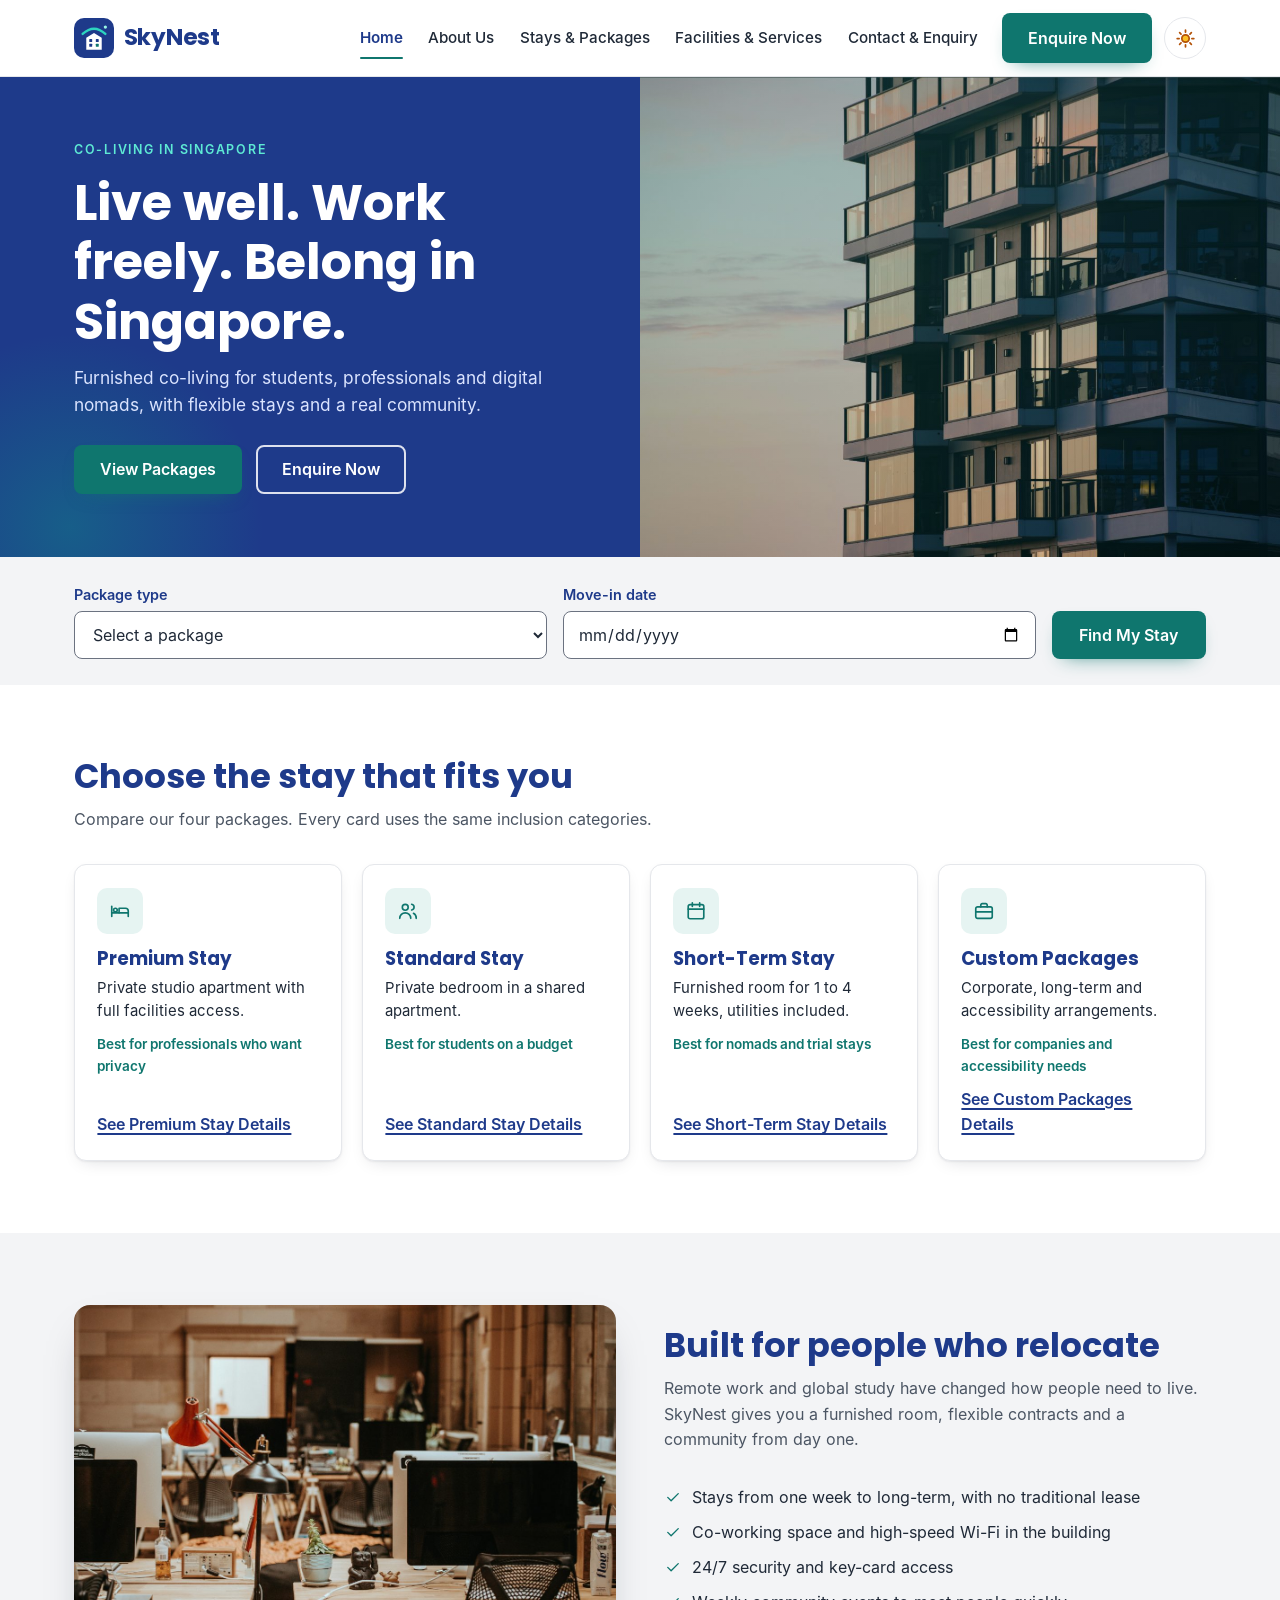
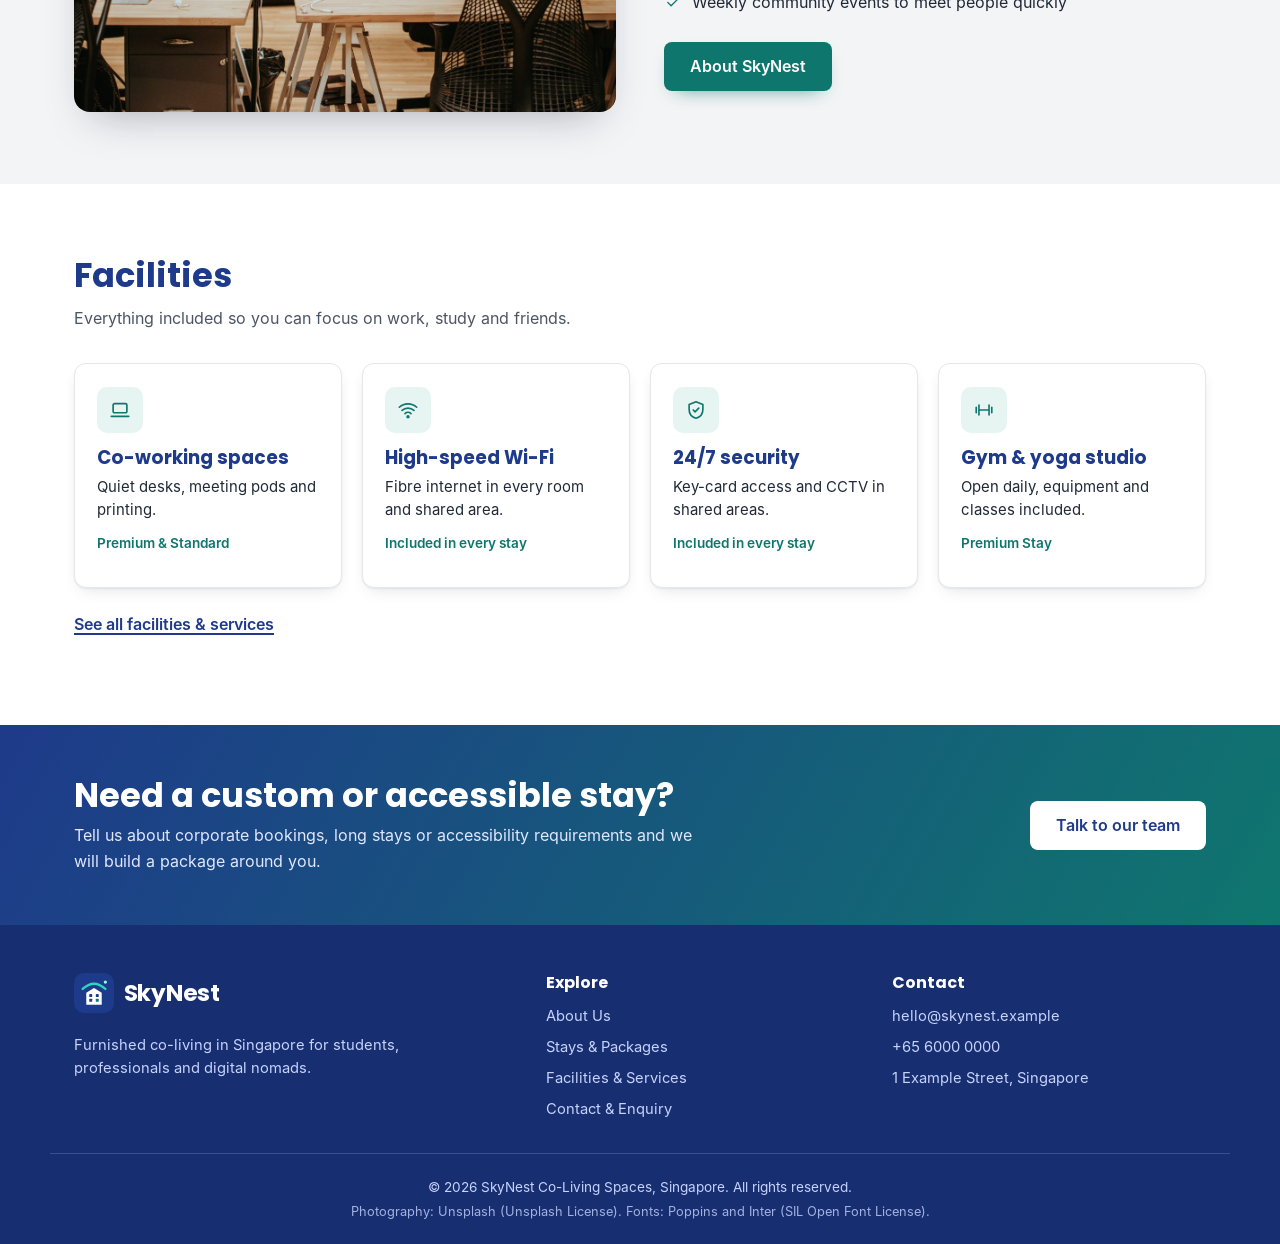
==== index.html @ 156d62d8 "Replace single-page draft with five-page site matching Figma Version 2 Adds Home, About Us, Stays & " ====
<!DOCTYPE html>
<html lang="en" data-theme="light">
<head>
<meta charset="UTF-8">
<meta name="viewport" content="width=device-width, initial-scale=1.0">
<title>Home | SkyNest Co-Living Spaces, Singapore</title>
<meta name="description" content="SkyNest Co-Living Spaces offers flexible short-term and long-term co-living accommodation for young professionals, digital nomads and international students in Singapore.">
<meta name="theme-color" content="#1e3a8a">
<link rel="icon" href="images/favicon.svg" type="image/svg+xml">
<script>
  /* Apply the saved or system theme before the page is drawn, so dark-mode visitors never see a white flash. */
  (function () {
    var saved = null;
    try { saved = localStorage.getItem('skynest-theme'); } catch (e) {}
    var prefersDark = window.matchMedia && window.matchMedia('(prefers-color-scheme: dark)').matches;
    document.documentElement.setAttribute('data-theme', saved || (prefersDark ? 'dark' : 'light'));
    document.documentElement.classList.add('js');
  })();
</script>
<link rel="stylesheet" href="css/styles.css">
</head>
<body>

<div class="scroll-progress" id="scrollProgress" aria-hidden="true"></div>
<a class="skip-link" href="#main-content">Skip to main content</a>

<header class="site-header" id="siteHeader">
  <div class="header-inner wrapper">
    <a href="index.html" class="logo" aria-label="SkyNest Co-Living Spaces home">
      <svg class="logo-mark" viewBox="0 0 44 44" aria-hidden="true" focusable="false">
        <rect width="44" height="44" rx="11" fill="#1e3a8a"/>
        <path class="logo-arc" d="M9.5 17.5 Q22 6 34.5 17.5" fill="none" stroke="#2dd4bf" stroke-width="2.6" stroke-linecap="round"/>
        <circle class="logo-star" cx="34.5" cy="10" r="1.8" fill="#99f6e4"/>
        <path d="M13.5 35V21.8L22 16.4l8.5 5.4V35z" fill="#ffffff"/>
        <rect x="16.8" y="23.2" width="3.2" height="3.2" rx="0.6" fill="#1e3a8a"/>
        <rect x="24" y="23.2" width="3.2" height="3.2" rx="0.6" fill="#1e3a8a"/>
        <rect x="16.8" y="28.4" width="3.2" height="3.2" rx="0.6" fill="#1e3a8a"/>
        <rect x="24" y="28.4" width="3.2" height="3.2" rx="0.6" fill="#0f766e"/>
      </svg>
      <span class="logo-name">SkyNest</span>
    </a>

    <nav class="primary-nav" id="primaryNav" aria-label="Primary">
      <ul>
          <li><a href="index.html" aria-current="page" class="is-current">Home</a></li>
          <li><a href="about.html">About Us</a></li>
          <li><a href="packages.html">Stays &amp; Packages</a></li>
          <li><a href="facilities.html">Facilities &amp; Services</a></li>
          <li><a href="contact.html">Contact &amp; Enquiry</a></li>
      </ul>
    </nav>

    <div class="header-actions">
      <a href="contact.html" class="btn btn-primary btn-enquire">Enquire Now</a>
      <button class="theme-toggle" id="themeToggle" type="button" aria-label="Switch to dark mode" aria-pressed="false">
        <svg class="icon-sun" viewBox="0 0 24 24" aria-hidden="true" focusable="false"><circle cx="12" cy="12" r="4.2"/><g class="sun-rays"><path d="M12 2.5v2.2M12 19.3v2.2M2.5 12h2.2M19.3 12h2.2M5.3 5.3l1.6 1.6M17.1 17.1l1.6 1.6M5.3 18.7l1.6-1.6M17.1 6.9l1.6-1.6"/></g></svg>
        <svg class="icon-moon" viewBox="0 0 24 24" aria-hidden="true" focusable="false"><path d="M20.5 14.6A8.6 8.6 0 0 1 9.4 3.5a8.6 8.6 0 1 0 11.1 11.1z"/></svg>
      </button>
      <button class="nav-toggle" id="navToggle" type="button" aria-expanded="false" aria-controls="primaryNav">
        <span class="nav-toggle-icon" aria-hidden="true"><span></span><span></span><span></span></span>
        <span class="nav-toggle-text">Menu</span>
      </button>
    </div>
  </div>
</header>

<main id="main-content">

  <section class="hero" id="top">
    <div class="hero-text">
      <div class="hero-text-inner">
        <p class="eyebrow">Co-living in Singapore</p>
        <h1>Live well. Work freely. Belong in Singapore.</h1>
        <p class="hero-lead">Furnished co-living for students, professionals and digital nomads, with flexible stays and a real community.</p>
        <div class="hero-actions">
          <a class="btn btn-primary" href="packages.html">View Packages</a>
          <a class="btn btn-outline-light" href="contact.html">Enquire Now</a>
        </div>
      </div>
    </div>
    <div class="hero-photo">
      <img src="images/hero-building.jpg" alt="Modern SkyNest residential building with glass balconies at sunset">
    </div>
  </section>

  <section class="find-stay-section" aria-labelledby="findStayTitle">
    <div class="wrapper">
      <h2 class="visually-hidden" id="findStayTitle">Find my stay</h2>
      <form class="find-stay" id="findStayForm" action="packages.html" novalidate>
        <div class="field">
          <label for="fsPackage">Package type</label>
          <select id="fsPackage" name="package" aria-describedby="fsError">
            <option value="">Select a package</option>
              <option value="premium">Premium Stay</option>
              <option value="standard">Standard Stay</option>
              <option value="short-term">Short-Term Stay</option>
              <option value="custom">Custom Packages</option>
          </select>
        </div>
        <div class="field">
          <label for="fsDate">Move-in date</label>
          <input type="date" id="fsDate" name="date">
        </div>
        <button type="submit" class="btn btn-primary">Find My Stay</button>
        <p class="field-error find-stay-error" id="fsError" role="alert" hidden><svg class="ico ico-sm" viewBox="0 0 24 24" aria-hidden="true" focusable="false"><circle cx="12" cy="12" r="9"/><path d="M12 7.5v5.5M12 16.5v.01"/></svg> Please choose a package type.</p>
      </form>
    </div>
  </section>

  <section class="section" aria-labelledby="chooseTitle">
    <div class="wrapper">
      <h2 class="section-title" id="chooseTitle">Choose the stay that fits you</h2>
      <p class="section-lead">Compare our four packages. Every card uses the same inclusion categories.</p>
      <div class="card-grid card-grid-4">
        <article class="card package-card" data-reveal="up">
          <span class="icon-tile"><svg class="ico" viewBox="0 0 24 24" aria-hidden="true" focusable="false"><path d="M3 18V7"/><path d="M3 14h18v4"/><path d="M21 14v-2a3 3 0 0 0-3-3h-7v5"/><circle cx="7" cy="11" r="2"/></svg></span>
          <h3>Premium Stay</h3>
          <p>Private studio apartment with full facilities access.</p>
          <p class="best-for">Best for professionals who want privacy</p>
          <a class="text-link" href="packages.html#premium">See Premium Stay Details</a>
        </article>
        <article class="card package-card" data-reveal="up">
          <span class="icon-tile"><svg class="ico" viewBox="0 0 24 24" aria-hidden="true" focusable="false"><circle cx="9" cy="8" r="3.2"/><path d="M3 20a6 6 0 0 1 12 0"/><path d="M16 4.6a3.2 3.2 0 0 1 0 6.3"/><path d="M18 14.5a6 6 0 0 1 3 5.5"/></svg></span>
          <h3>Standard Stay</h3>
          <p>Private bedroom in a shared apartment.</p>
          <p class="best-for">Best for students on a budget</p>
          <a class="text-link" href="packages.html#standard">See Standard Stay Details</a>
        </article>
        <article class="card package-card" data-reveal="up">
          <span class="icon-tile"><svg class="ico" viewBox="0 0 24 24" aria-hidden="true" focusable="false"><rect x="3.5" y="5" width="17" height="15.5" rx="2"/><path d="M3.5 10h17M8 3v4M16 3v4"/></svg></span>
          <h3>Short-Term Stay</h3>
          <p>Furnished room for 1 to 4 weeks, utilities included.</p>
          <p class="best-for">Best for nomads and trial stays</p>
          <a class="text-link" href="packages.html#short-term">See Short-Term Stay Details</a>
        </article>
        <article class="card package-card" data-reveal="up">
          <span class="icon-tile"><svg class="ico" viewBox="0 0 24 24" aria-hidden="true" focusable="false"><rect x="3" y="7.5" width="18" height="12.5" rx="2"/><path d="M8.5 7.5V5.5a1.5 1.5 0 0 1 1.5-1.5h4a1.5 1.5 0 0 1 1.5 1.5v2"/><path d="M3 13h18"/></svg></span>
          <h3>Custom Packages</h3>
          <p>Corporate, long-term and accessibility arrangements.</p>
          <p class="best-for">Best for companies and accessibility needs</p>
          <a class="text-link" href="packages.html#custom">See Custom Packages Details</a>
        </article>
      </div>
    </div>
  </section>

  <section class="section section-alt" aria-labelledby="whyTitle">
    <div class="wrapper split">
      <div class="split-media" data-reveal="left">
        <img src="images/coworking.jpg" alt="Shared co-working desks with monitors and desk lamps">
      </div>
      <div data-reveal="right">
        <h2 class="section-title" id="whyTitle">Built for people who relocate</h2>
        <p class="section-lead">Remote work and global study have changed how people need to live. SkyNest gives you a furnished room, flexible contracts and a community from day one.</p>
        <ul class="check-list">
          <li><svg class="ico ico-sm" viewBox="0 0 24 24" aria-hidden="true" focusable="false"><path d="M5 12.5l4.5 4.5L19 7.5"/></svg> Stays from one week to long-term, with no traditional lease</li>
          <li><svg class="ico ico-sm" viewBox="0 0 24 24" aria-hidden="true" focusable="false"><path d="M5 12.5l4.5 4.5L19 7.5"/></svg> Co-working space and high-speed Wi-Fi in the building</li>
          <li><svg class="ico ico-sm" viewBox="0 0 24 24" aria-hidden="true" focusable="false"><path d="M5 12.5l4.5 4.5L19 7.5"/></svg> 24/7 security and key-card access</li>
          <li><svg class="ico ico-sm" viewBox="0 0 24 24" aria-hidden="true" focusable="false"><path d="M5 12.5l4.5 4.5L19 7.5"/></svg> Weekly community events to meet people quickly</li>
        </ul>
        <a class="btn btn-primary" href="about.html">About SkyNest</a>
      </div>
    </div>
  </section>

  <section class="section" aria-labelledby="facTeaserTitle">
    <div class="wrapper">
      <h2 class="section-title" id="facTeaserTitle">Facilities</h2>
      <p class="section-lead">Everything included so you can focus on work, study and friends.</p>
      <div class="card-grid card-grid-4">
        <article class="card facility-card" data-reveal="up">
          <span class="icon-tile"><svg class="ico" viewBox="0 0 24 24" aria-hidden="true" focusable="false"><rect x="4.5" y="5" width="15" height="10" rx="1.5"/><path d="M2.5 19h19"/></svg></span>
          <h3>Co-working spaces</h3>
          <p>Quiet desks, meeting pods and printing.</p>
          <p class="included">Premium &amp; Standard</p>
        </article>
        <article class="card facility-card" data-reveal="up">
          <span class="icon-tile"><svg class="ico" viewBox="0 0 24 24" aria-hidden="true" focusable="false"><path d="M2.5 9a14 14 0 0 1 19 0"/><path d="M5.5 12.5a9.5 9.5 0 0 1 13 0"/><path d="M8.7 16a4.7 4.7 0 0 1 6.6 0"/><circle cx="12" cy="19.3" r="1"/></svg></span>
          <h3>High-speed Wi-Fi</h3>
          <p>Fibre internet in every room and shared area.</p>
          <p class="included">Included in every stay</p>
        </article>
        <article class="card facility-card" data-reveal="up">
          <span class="icon-tile"><svg class="ico" viewBox="0 0 24 24" aria-hidden="true" focusable="false"><path d="M12 3l7.5 3v5.5c0 4.6-3.2 8.3-7.5 9.5-4.3-1.2-7.5-4.9-7.5-9.5V6z"/><path d="M9 12l2 2 4-4"/></svg></span>
          <h3>24/7 security</h3>
          <p>Key-card access and CCTV in shared areas.</p>
          <p class="included">Included in every stay</p>
        </article>
        <article class="card facility-card" data-reveal="up">
          <span class="icon-tile"><svg class="ico" viewBox="0 0 24 24" aria-hidden="true" focusable="false"><path d="M6.5 6.5v11M17.5 6.5v11M3.5 9v6M20.5 9v6M6.5 12h11"/></svg></span>
          <h3>Gym &amp; yoga studio</h3>
          <p>Open daily, equipment and classes included.</p>
          <p class="included">Premium Stay</p>
        </article>
      </div>
      <p class="more-link"><a class="text-link" href="facilities.html">See all facilities &amp; services</a></p>
    </div>
  </section>

  <section class="cta-band">
    <div class="wrapper cta-inner" data-reveal="up">
      <div>
        <h2>Need a custom or accessible stay?</h2>
        <p>Tell us about corporate bookings, long stays or accessibility requirements and we will build a package around you.</p>
      </div>
      <a class="btn btn-light" href="contact.html?type=custom">Talk to our team</a>
    </div>
  </section>

</main>

<footer class="site-footer">
  <div class="wrapper footer-grid">
    <div>
      <a href="index.html" class="logo logo-footer" aria-label="SkyNest Co-Living Spaces home">
      <svg class="logo-mark" viewBox="0 0 44 44" aria-hidden="true" focusable="false">
        <rect width="44" height="44" rx="11" fill="#1e3a8a"/>
        <path class="logo-arc" d="M9.5 17.5 Q22 6 34.5 17.5" fill="none" stroke="#2dd4bf" stroke-width="2.6" stroke-linecap="round"/>
        <circle class="logo-star" cx="34.5" cy="10" r="1.8" fill="#99f6e4"/>
        <path d="M13.5 35V21.8L22 16.4l8.5 5.4V35z" fill="#ffffff"/>
        <rect x="16.8" y="23.2" width="3.2" height="3.2" rx="0.6" fill="#1e3a8a"/>
        <rect x="24" y="23.2" width="3.2" height="3.2" rx="0.6" fill="#1e3a8a"/>
        <rect x="16.8" y="28.4" width="3.2" height="3.2" rx="0.6" fill="#1e3a8a"/>
        <rect x="24" y="28.4" width="3.2" height="3.2" rx="0.6" fill="#0f766e"/>
      </svg>
        <span class="logo-name">SkyNest</span>
      </a>
      <p class="footer-text">Furnished co-living in Singapore for students, professionals and digital nomads.</p>
    </div>
    <nav aria-label="Footer">
      <h2 class="footer-title">Explore</h2>
      <ul class="footer-links">
        <li><a href="about.html">About Us</a></li>
        <li><a href="packages.html">Stays &amp; Packages</a></li>
        <li><a href="facilities.html">Facilities &amp; Services</a></li>
        <li><a href="contact.html">Contact &amp; Enquiry</a></li>
      </ul>
    </nav>
    <div>
      <h2 class="footer-title">Contact</h2>
      <ul class="footer-links">
        <li>hello@skynest.example</li>
        <li>+65 6000 0000</li>
        <li>1 Example Street, Singapore</li>
      </ul>
    </div>
  </div>
  <div class="wrapper footer-bottom">
    <p>&copy; 2026 SkyNest Co-Living Spaces, Singapore. All rights reserved.</p>
    <p class="credits">Photography: Unsplash (Unsplash License). Fonts: Poppins and Inter (SIL Open Font License).</p>
  </div>
</footer>

<a href="#top" class="back-to-top" id="backToTop" aria-label="Back to top">
  <svg viewBox="0 0 24 24" aria-hidden="true" focusable="false"><path d="M12 19V5M5 12l7-7 7 7"/></svg>
</a>

<script src="js/script.js"></script>
</body>
</html>
---- css/styles.css ----
/* ==========================================================================
   SkyNest Co-Living — styles.css
   Colours, type and components follow the Figma "Version 2 (after feedback)" design.
   1. Fonts  2. Design tokens (light + dark)  3. Base  4. Header  5. Buttons
   6. Shared components  7. Page sections  8. Forms  9. Footer
   10. Theme transition  11. Animations  12. Responsive
   ========================================================================== */

/* ---------- 1. Fonts (self-hosted, SIL Open Font License) ---------- */
@font-face { font-family: "Inter"; src: url("../fonts/inter-400.woff") format("woff"); font-weight: 400; font-display: swap; }
@font-face { font-family: "Inter"; src: url("../fonts/inter-500.woff") format("woff"); font-weight: 500; font-display: swap; }
@font-face { font-family: "Inter"; src: url("../fonts/inter-600.woff") format("woff"); font-weight: 600 700; font-display: swap; }
@font-face { font-family: "Poppins"; src: url("../fonts/poppins-500.woff") format("woff"); font-weight: 500; font-display: swap; }
@font-face { font-family: "Poppins"; src: url("../fonts/poppins-700.woff") format("woff"); font-weight: 600 800; font-display: swap; }

/* ---------- 2. Design tokens ---------- */
:root {
  /* Brand colours sampled from the Figma design */
  --navy: #1e3a8a;
  --navy-dark: #172f70;
  --teal: #0f766e;
  --teal-dark: #0b5d57;
  --teal-bright: #0d9488;
  --teal-tint: #e6f4f2;

  /* Light theme (semantic) */
  --bg: #ffffff;
  --bg-alt: #f3f4f6;
  --card: #ffffff;
  --card-muted: #f3f4f6;
  --text: #1f2937;
  --heading: #1e3a8a;
  --muted: #4b5563;
  --border: #e5e7eb;
  --input-border: #6b7280;
  --link: #1e3a8a;
  --accent: #0f766e;          /* teal: buttons, "best for" labels, active link */
  --accent-hover: #0b5d57;
  --icon-tile: #e6f4f2;
  --icon-colour: #0f766e;
  --banner: #1e3a8a;
  --hero-text-bg: #1e3a8a;
  --footer-bg: #172f70;
  --focus: #1d4ed8;
  --error: #dc2626;
  --error-bg: #fef2f2;
  --error-border: #f5b5b5;
  --success-bg: #e6f4f2;
  --header-bg: rgba(255, 255, 255, 0.92);
  --shadow: 0 1px 2px rgba(17, 24, 39, 0.06), 0 6px 18px -8px rgba(17, 24, 39, 0.18);
  --shadow-lg: 0 18px 40px -18px rgba(17, 24, 39, 0.35);

  --font-body: "Inter", "Segoe UI", Helvetica, Arial, sans-serif;
  --font-head: "Poppins", "Inter", "Segoe UI", Arial, sans-serif;
  --radius-sm: 8px;
  --radius-md: 12px;
  --radius-lg: 16px;
  --max-width: 1180px;
  --header-h: 76px;
  --ease: cubic-bezier(0.22, 0.61, 0.36, 1);
}

[data-theme="dark"] {
  --bg: #0b1220;
  --bg-alt: #0f172a;
  --card: #131d33;
  --card-muted: #182440;
  --text: #e2e8f0;
  --heading: #c7d4fb;
  --muted: #a3b1c6;
  --border: #24324f;
  --input-border: #4a5a7a;
  --link: #a5b8f5;
  --accent: #14b8a6;
  --accent-hover: #2dd4bf;
  --icon-tile: rgba(20, 184, 166, 0.14);
  --icon-colour: #5eead4;
  --banner: #132660;
  --hero-text-bg: #132660;
  --footer-bg: #0a1430;
  --focus: #93b4ff;
  --error: #fca5a5;
  --error-bg: rgba(220, 38, 38, 0.12);
  --error-border: rgba(252, 165, 165, 0.45);
  --success-bg: rgba(20, 184, 166, 0.14);
  --header-bg: rgba(11, 18, 32, 0.88);
  --shadow: 0 1px 2px rgba(0, 0, 0, 0.4), 0 8px 22px -10px rgba(0, 0, 0, 0.7);
  --shadow-lg: 0 18px 40px -18px rgba(0, 0, 0, 0.85);
  color-scheme: dark;
}

/* ---------- 3. Base ---------- */
* { box-sizing: border-box; }
html { scroll-behavior: smooth; }
body { margin: 0; font-family: var(--font-body); color: var(--text); background: var(--bg); line-height: 1.6; -webkit-font-smoothing: antialiased; }
img { max-width: 100%; display: block; }
h1, h2, h3 { font-family: var(--font-head); color: var(--heading); line-height: 1.2; margin: 0 0 0.8rem; }
h1 { font-size: clamp(2.1rem, 4.2vw, 3.1rem); font-weight: 700; }
h2 { font-size: clamp(1.6rem, 2.8vw, 2.1rem); font-weight: 700; }
h3 { font-size: 1.15rem; font-weight: 600; }
p { margin: 0 0 1rem; }
a { color: var(--link); }
ul { margin: 0; padding-left: 1.2rem; }
.wrapper { max-width: var(--max-width); margin: 0 auto; padding: 0 1.5rem; }
.visually-hidden { position: absolute !important; width: 1px; height: 1px; overflow: hidden; clip: rect(0 0 0 0); white-space: nowrap; }

.skip-link { position: absolute; left: -999px; top: 0; z-index: 1000; background: var(--navy); color: #fff; padding: 0.6rem 1rem; }
.skip-link:focus { left: 0; }

a:focus-visible, button:focus-visible, input:focus-visible, select:focus-visible,
textarea:focus-visible, [tabindex]:focus-visible { outline: 3px solid var(--focus); outline-offset: 3px; }

.scroll-progress { position: fixed; top: 0; left: 0; z-index: 300; height: 3px; width: 100%; background: var(--teal-bright); transform: scaleX(0); transform-origin: 0 50%; }

.ico { width: 22px; height: 22px; fill: none; stroke: currentColor; stroke-width: 1.8; stroke-linecap: round; stroke-linejoin: round; flex-shrink: 0; }
.ico-sm { width: 18px; height: 18px; }

/* ---------- 4. Header ---------- */
.site-header {
  position: sticky; top: 0; z-index: 100; background: var(--header-bg);
  backdrop-filter: saturate(160%) blur(10px); -webkit-backdrop-filter: saturate(160%) blur(10px);
  border-bottom: 1px solid var(--border); transition: box-shadow 0.3s ease;
}
.site-header.is-scrolled { box-shadow: 0 8px 24px -18px rgba(0, 0, 0, 0.45); }
.header-inner { display: flex; align-items: center; gap: 1.5rem; min-height: var(--header-h); transition: min-height 0.3s var(--ease); }
.site-header.is-scrolled .header-inner { min-height: 64px; }

.logo { display: inline-flex; align-items: center; gap: 0.6rem; text-decoration: none; margin-right: auto; }
.logo-mark { width: 40px; height: 40px; transition: transform 0.4s var(--ease); }
.logo:hover .logo-mark { transform: rotate(-6deg) scale(1.06); }
.logo-arc { stroke-dasharray: 32; }
.logo:hover .logo-arc { animation: drawArc 0.9s var(--ease); }
.logo:hover .logo-star { animation: twinkle 0.9s ease; transform-origin: 34.5px 10px; transform-box: view-box; }
.logo-name { font-family: var(--font-head); font-weight: 700; font-size: 1.45rem; color: var(--heading); letter-spacing: -0.01em; }

.primary-nav ul { display: flex; align-items: center; gap: 1.6rem; list-style: none; margin: 0; padding: 0; }
.primary-nav a { position: relative; display: inline-block; padding: 0.4rem 0; color: var(--text); text-decoration: none; font-size: 0.95rem; font-weight: 500; transition: color 0.2s ease; }
.primary-nav a::after {
  content: ""; position: absolute; left: 0; right: 0; bottom: -2px; height: 2px; border-radius: 2px;
  background: var(--accent); transform: scaleX(0); transform-origin: right; transition: transform 0.3s var(--ease);
}
.primary-nav a:hover { color: var(--heading); }
.primary-nav a:hover::after, .primary-nav a.is-current::after { transform: scaleX(1); transform-origin: left; }
.primary-nav a.is-current { color: var(--heading); font-weight: 600; }

.header-actions { display: flex; align-items: center; gap: 0.75rem; }
.btn-enquire { padding: 0.7rem 1.3rem; }

.theme-toggle {
  position: relative; width: 42px; height: 42px; border-radius: 50%; border: 1px solid var(--border);
  background: var(--card); color: var(--heading); cursor: pointer; display: grid; place-items: center; overflow: hidden;
  transition: transform 0.25s var(--ease), border-color 0.25s ease;
}
.theme-toggle:hover { transform: rotate(-12deg) scale(1.06); border-color: var(--accent); }
.theme-toggle svg { position: absolute; width: 21px; height: 21px; fill: none; stroke-width: 2; stroke-linecap: round; transition: transform 0.5s var(--ease), opacity 0.3s ease; }
.icon-sun { stroke: #b45309; }
.icon-sun circle { fill: #fbbf24; }
.icon-moon { fill: #c7d4fb; stroke: #93b4ff; }
[data-theme="light"] .icon-moon { transform: translateY(26px) rotate(-60deg); opacity: 0; }
[data-theme="dark"] .icon-sun { transform: translateY(-26px) rotate(90deg); opacity: 0; }

.nav-toggle {
  display: none; align-items: center; gap: 0.5rem; padding: 0.5rem 0.85rem; border-radius: var(--radius-sm);
  border: 1.5px solid var(--heading); background: var(--card); color: var(--heading); font: 600 0.95rem var(--font-body); cursor: pointer;
}
.nav-toggle-icon { display: grid; gap: 4px; width: 18px; }
.nav-toggle-icon span { height: 2px; background: currentColor; border-radius: 2px; transition: transform 0.3s var(--ease), opacity 0.2s ease; }
.nav-toggle[aria-expanded="true"] .nav-toggle-icon span:nth-child(1) { transform: translateY(6px) rotate(45deg); }
.nav-toggle[aria-expanded="true"] .nav-toggle-icon span:nth-child(2) { opacity: 0; }
.nav-toggle[aria-expanded="true"] .nav-toggle-icon span:nth-child(3) { transform: translateY(-6px) rotate(-45deg); }

/* ---------- 5. Buttons ---------- */
.btn {
  position: relative; overflow: hidden; display: inline-flex; align-items: center; justify-content: center; gap: 0.5rem;
  padding: 0.8rem 1.5rem; border-radius: var(--radius-sm); border: 2px solid transparent;
  font: 600 1rem var(--font-body); text-decoration: none; cursor: pointer;
  transition: background-color 0.2s ease, color 0.2s ease, transform 0.2s var(--ease), box-shadow 0.2s ease;
}
.btn::after {
  content: ""; position: absolute; top: 0; left: -75%; width: 50%; height: 100%; pointer-events: none;
  background: linear-gradient(120deg, transparent, rgba(255, 255, 255, 0.4), transparent); transform: skewX(-20deg);
}
.btn:hover::after { animation: shine 0.8s ease; }
.btn:hover { transform: translateY(-2px); }
.btn:active { transform: translateY(0) scale(0.98); }
.btn-primary { background: var(--accent); color: #fff; box-shadow: 0 8px 20px -12px rgba(15, 118, 110, 0.9); }
.btn-primary:hover { background: var(--accent-hover); }
[data-theme="dark"] .btn-primary { color: #04201d; }
.btn-outline-light { background: transparent; color: #fff; border-color: rgba(255, 255, 255, 0.85); }
.btn-outline-light:hover { background: rgba(255, 255, 255, 0.12); }
.btn-light { background: #fff; color: var(--navy); }
.btn-light:hover { background: var(--teal-tint); }
.btn-block { width: 100%; }

.text-link { color: var(--link); font-weight: 600; text-decoration: underline; text-underline-offset: 3px; text-decoration-thickness: 1.5px; transition: color 0.2s ease, text-underline-offset 0.2s ease; }
.text-link:hover { color: var(--accent); text-underline-offset: 5px; }

/* ---------- 6. Shared components ---------- */
.section { padding: 4.5rem 0; }
.section-tight { padding-top: 2.5rem; }
.section-alt { background: var(--bg-alt); }
.section-title { margin-bottom: 0.6rem; }
.section-lead { color: var(--muted); max-width: 640px; margin-bottom: 2rem; }

.card {
  background: var(--card); border: 1px solid var(--border); border-radius: var(--radius-md); padding: 1.4rem; box-shadow: var(--shadow);
  transition: transform 0.3s var(--ease), box-shadow 0.3s ease, border-color 0.3s ease;
}
.card:hover { transform: translateY(-5px); box-shadow: var(--shadow-lg); border-color: rgba(15, 118, 110, 0.35); }
.card h3 { margin: 0.9rem 0 0.4rem; }
.card p { font-size: 0.93rem; color: var(--text); margin-bottom: 0.6rem; }
.card .field-hint { color: var(--muted); font-size: 0.82rem; margin: 0.3rem 0 0; }
.card .field-error { color: var(--error); font-size: 0.85rem; margin: 0.35rem 0 0; }
.card .form-success { color: var(--heading); }
.card-row { display: flex; gap: 1rem; align-items: flex-start; }
.card-row h3 { margin-top: 0; }

.card-grid { display: grid; gap: 1.25rem; }
.card-grid-4 { grid-template-columns: repeat(4, 1fr); }
.card-grid-2 { grid-template-columns: repeat(2, 1fr); }

.icon-tile { display: inline-grid; place-items: center; width: 46px; height: 46px; border-radius: 10px; background: var(--icon-tile); color: var(--icon-colour); transition: transform 0.35s var(--ease); }
.icon-tile-sm { width: 38px; height: 38px; }
.card:hover .icon-tile { transform: scale(1.1) rotate(-4deg); }

.best-for, .included, .card .best-for, .card .included { color: var(--accent); font-weight: 600; font-size: 0.85rem !important; }
.package-card { display: flex; flex-direction: column; }
.package-card .text-link { margin-top: auto; }
.more-link { margin-top: 1.5rem; }

.page-banner { background: var(--banner); color: #fff; padding: 2.4rem 0 2.8rem; position: relative; overflow: hidden; }
.page-banner::after {
  content: ""; position: absolute; right: -120px; top: -160px; width: 420px; height: 420px; border-radius: 50%;
  background: radial-gradient(circle, rgba(13, 148, 136, 0.45), transparent 65%); animation: floatBlob 14s ease-in-out infinite;
}
.page-banner h1 { color: #fff; margin-bottom: 0.4rem; animation: heroIn 0.7s var(--ease) both; }
.page-banner p { color: #dbe4ff; margin: 0; animation: heroIn 0.7s var(--ease) 0.1s both; }
.breadcrumb { font-size: 0.85rem; color: #dbe4ff; margin-bottom: 0.8rem; }
.breadcrumb a { color: #fff; }

.split { display: grid; grid-template-columns: 1fr 1fr; gap: 3rem; align-items: center; }
.split-media { border-radius: var(--radius-lg); overflow: hidden; box-shadow: var(--shadow-lg); }
.split-media img { width: 100%; aspect-ratio: 4 / 3; object-fit: cover; transition: transform 0.8s var(--ease); }
.split-media:hover img { transform: scale(1.04); }
.check-list { list-style: none; padding: 0; margin: 0 0 1.6rem; display: grid; gap: 0.6rem; }
.check-list li { display: flex; gap: 0.6rem; align-items: flex-start; }
.check-list .ico { color: var(--accent); margin-top: 3px; }

.cta-band { background: linear-gradient(120deg, var(--navy) 0%, var(--teal) 100%); color: #fff; padding: 3.2rem 0; }
[data-theme="dark"] .cta-band { background: linear-gradient(120deg, #132660 0%, #0b5d57 100%); }
.cta-inner { display: flex; align-items: center; justify-content: space-between; gap: 2rem; }
.cta-band h2 { color: #fff; margin-bottom: 0.4rem; }
.cta-band p { color: #e0e7ff; margin: 0; max-width: 620px; }

/* ---------- 7. Page sections ---------- */
/* Home hero: navy text panel on the left, photograph with teal tint on the right (Figma layout) */
.hero { display: grid; grid-template-columns: 1fr 1fr; min-height: 480px; }
.hero-text { background: var(--hero-text-bg); color: #fff; display: flex; align-items: center; position: relative; overflow: hidden; }
.hero-text::before {
  content: ""; position: absolute; left: -140px; bottom: -180px; width: 420px; height: 420px; border-radius: 50%;
  background: radial-gradient(circle, rgba(13, 148, 136, 0.4), transparent 65%); animation: floatBlob 16s ease-in-out infinite;
}
.hero-text-inner { position: relative; padding: 3.5rem 3rem 3.5rem max(1.5rem, calc((100vw - var(--max-width)) / 2 + 1.5rem)); max-width: 640px; }
.hero h1 { color: #fff; }
.eyebrow { text-transform: uppercase; letter-spacing: 0.14em; font-size: 0.78rem; font-weight: 700; color: #5eead4; margin-bottom: 0.8rem; }
.hero-lead { color: #dbe4ff; font-size: 1.08rem; }
.hero-actions { display: flex; flex-wrap: wrap; gap: 0.9rem; margin-top: 1.6rem; }
.hero-text-inner > * { animation: heroIn 0.8s var(--ease) both; }
.hero-text-inner > *:nth-child(2) { animation-delay: 0.08s; }
.hero-text-inner > *:nth-child(3) { animation-delay: 0.16s; }
.hero-text-inner > *:nth-child(4) { animation-delay: 0.24s; }
.hero-photo { position: relative; overflow: hidden; background: var(--teal); }
.hero-photo img { width: 100%; height: 100%; object-fit: cover; animation: kenBurns 22s ease-in-out infinite alternate; }
.hero-photo::after { content: ""; position: absolute; inset: 0; background: linear-gradient(135deg, rgba(15, 118, 110, 0.35), rgba(13, 148, 136, 0.1)); pointer-events: none; }

/* Find My Stay bar (Figma: package type + move-in date + button) */
.find-stay-section { background: var(--bg-alt); padding: 1.6rem 0; }
.find-stay { display: grid; grid-template-columns: 1fr 1fr auto; gap: 1rem; align-items: end; }
.find-stay .field label { display: block; font-weight: 600; font-size: 0.9rem; color: var(--heading); margin-bottom: 0.35rem; }
.find-stay .btn { height: 48px; padding: 0 1.6rem; }
.find-stay-error { grid-column: 1 / -1; margin: 0; }

/* Facilities tabs */
.facility-gallery { display: grid; grid-template-columns: repeat(4, 1fr); gap: 1rem; margin-bottom: 2rem; }
.facility-photo { position: relative; margin: 0; border-radius: var(--radius-md); overflow: hidden; aspect-ratio: 4 / 3; box-shadow: var(--shadow); }
.facility-photo img { width: 100%; height: 100%; object-fit: cover; transition: transform 0.6s var(--ease); }
.facility-photo::after { content: ""; position: absolute; inset: 0; background: linear-gradient(180deg, transparent 50%, rgba(15, 23, 42, 0.75)); }
.facility-photo figcaption { position: absolute; left: 14px; bottom: 12px; z-index: 1; color: #fff; font-weight: 600; font-size: 0.92rem; }
.facility-photo:hover img { transform: scale(1.08); }

.tabs { position: relative; display: flex; flex-wrap: wrap; gap: 0.4rem; border-bottom: 2px solid var(--border); }
.tab-btn { background: none; border: none; padding: 0.8rem 1rem; font: 600 1rem var(--font-body); color: var(--muted); cursor: pointer; transition: color 0.2s ease; }
.tab-btn:hover, .tab-btn.is-active { color: var(--heading); }
.tab-indicator { position: absolute; left: 0; height: 3px; width: 0; border-radius: 3px; background: var(--accent); transition: transform 0.35s var(--ease), width 0.35s var(--ease); }
.tab-panel { padding-top: 1.5rem; animation: fadeUp 0.4s var(--ease); }
.facility-list { list-style: none; padding: 0; display: grid; grid-template-columns: repeat(2, 1fr); gap: 1rem; }
.facility-list li { background: var(--card); border: 1px solid var(--border); border-left: 4px solid var(--accent); border-radius: var(--radius-md); padding: 1rem 1.3rem; transition: transform 0.25s var(--ease), box-shadow 0.25s ease; }
.facility-list li:hover { transform: translateX(4px); box-shadow: var(--shadow); }
.facility-list strong { color: var(--heading); }

/* Packages page */
.stay-selection { margin-top: 2rem; display: flex; flex-wrap: wrap; align-items: center; justify-content: space-between; gap: 1rem; background: var(--success-bg); border: 1px solid var(--accent); border-radius: var(--radius-md); padding: 1rem 1.3rem; animation: popIn 0.45s var(--ease); }
.stay-selection p { margin: 0; font-weight: 600; color: var(--heading); }
.stay-selection[hidden] { display: none; }
.package-list { display: grid; gap: 2rem; }
.package-detail { display: grid; grid-template-columns: 0.9fr 1.1fr; background: var(--card); border: 1px solid var(--border); border-radius: var(--radius-lg); overflow: hidden; box-shadow: var(--shadow); scroll-margin-top: 90px; transition: box-shadow 0.3s ease, border-color 0.3s ease; }
.package-detail-flip .package-detail-media { order: 2; }
.package-detail-media { position: relative; min-height: 300px; }
.package-detail-media img { position: absolute; inset: 0; width: 100%; height: 100%; object-fit: cover; transition: transform 0.8s var(--ease); }
.package-detail:hover .package-detail-media img { transform: scale(1.04); }
.package-detail-media { overflow: hidden; }
.package-detail-body { padding: 2rem; }
.package-detail-body h2 { margin: 0.9rem 0 0.2rem; font-size: 1.6rem; }
.package-detail.is-highlighted { border: 2px solid var(--accent); box-shadow: 0 0 0 6px rgba(15, 118, 110, 0.15), var(--shadow-lg); }
.inclusions { margin: 1rem 0 1.5rem; display: grid; gap: 0; border-top: 1px solid var(--border); }
.incl-row { display: grid; grid-template-columns: 130px 1fr; gap: 1rem; padding: 0.6rem 0; border-bottom: 1px solid var(--border); }
.incl-row dt { font-weight: 600; color: var(--heading); }
.incl-row dd { margin: 0; }

.advisor-inner { display: grid; grid-template-columns: 0.9fr 1.1fr; gap: 2.5rem; align-items: start; }
.advisor-panel { padding: 2rem; }
.advisor-panel:hover { transform: none; }
.advisor-form fieldset { border: none; padding: 0; margin: 0 0 1.4rem; }
.advisor-form legend { font-weight: 700; color: var(--heading); margin-bottom: 0.5rem; }
.radio-option { display: flex; align-items: center; gap: 0.7rem; margin-bottom: 0.5rem; padding: 0.75rem 1rem; border: 1px solid var(--border); border-radius: var(--radius-sm); cursor: pointer; transition: border-color 0.2s ease, background-color 0.2s ease, transform 0.2s var(--ease); }
.radio-option:hover { border-color: var(--accent); transform: translateX(3px); }
.radio-option:has(input:checked) { border-color: var(--accent); background: var(--success-bg); }
.radio-option input { accent-color: var(--teal); width: 18px; height: 18px; margin: 0; }
.advisor-result { margin-top: 1.4rem; padding: 1.1rem 1.3rem; border-radius: var(--radius-md); background: var(--success-bg); border: 2px solid var(--accent); color: var(--heading); font-weight: 600; animation: popIn 0.45s var(--ease); }
.advisor-result a { display: inline-block; margin-top: 0.5rem; }

/* Contact page */
.contact-grid { display: grid; grid-template-columns: 1.15fr 0.85fr; gap: 2rem; align-items: start; }
.form-card { padding: 2rem; }
.form-card:hover, .contact-card:hover { transform: none; }
.form-card h2, .contact-card h2 { font-size: 1.35rem; }
.form-note { font-size: 0.9rem; }
.contact-card { background: var(--card-muted); box-shadow: none; padding: 2rem; }
.contact-details { list-style: none; padding: 0; margin: 1rem 0; display: grid; gap: 0.9rem; }
.contact-details li { display: flex; align-items: center; gap: 0.8rem; }
.contact-details a { color: var(--text); text-decoration: none; }
.contact-details a:hover { color: var(--accent); text-decoration: underline; }
.contact-hours { display: flex; gap: 0.5rem; align-items: center; font-size: 0.92rem; }
.contact-note { margin-top: 1.5rem; padding-top: 1.2rem; border-top: 1px solid var(--border); }
.contact-note h3 { margin-top: 0; font-size: 1.05rem; }
.contact-note p { font-size: 0.92rem; margin: 0; }

/* ---------- 8. Forms ---------- */
.form-row { margin-bottom: 1.1rem; }
.form-row label { display: block; font-weight: 600; font-size: 0.92rem; color: var(--heading); margin-bottom: 0.35rem; }
input[type="text"], input[type="email"], input[type="date"], select, textarea {
  width: 100%; height: 48px; padding: 0 0.85rem; border: 1.5px solid var(--input-border); border-radius: var(--radius-sm);
  background: var(--card); color: var(--text); font: 1rem var(--font-body); transition: border-color 0.2s ease, box-shadow 0.2s ease;
}
textarea { height: auto; padding: 0.75rem 0.85rem; resize: vertical; }
input:hover, select:hover, textarea:hover { border-color: var(--accent); }
input:focus, select:focus, textarea:focus { border-color: var(--accent); box-shadow: 0 0 0 3px rgba(15, 118, 110, 0.18); }
[aria-invalid="true"] { border-color: var(--error) !important; animation: shake 0.35s ease; }
.field-hint { font-size: 0.82rem; color: var(--muted); margin: 0.3rem 0 0; }
.field-error { display: flex; align-items: center; gap: 0.4rem; color: var(--error); font-size: 0.85rem; font-weight: 500; margin: 0.35rem 0 0; }
.field-error[hidden] { display: none; }
.error-summary { display: flex; gap: 0.7rem; align-items: flex-start; background: var(--error-bg); border: 1.5px solid var(--error-border); border-radius: var(--radius-sm); padding: 0.85rem 1rem; color: var(--error); margin-bottom: 1rem; font-size: 0.92rem; animation: popIn 0.4s var(--ease); }
.error-summary[hidden] { display: none; }
.error-summary ul { margin: 0.3rem 0 0; padding-left: 1.1rem; }
.error-summary a { color: var(--error); }
.form-success { display: flex; gap: 0.6rem; align-items: flex-start; margin-top: 1rem; padding: 0.9rem 1rem; border-radius: var(--radius-sm); background: var(--success-bg); color: var(--heading); font-weight: 600; animation: popIn 0.45s var(--ease); }
.form-success[hidden] { display: none; }
.form-success .ico { color: var(--accent); }

/* ---------- 9. Footer ---------- */
.site-footer { background: var(--footer-bg); color: #c7d2fe; padding-top: 3rem; }
.footer-grid { display: grid; grid-template-columns: 1.4fr 1fr 1fr; gap: 2rem; }
.logo-footer .logo-name { color: #fff; }
.footer-text { margin-top: 0.8rem; max-width: 340px; font-size: 0.92rem; }
.footer-title { color: #fff; font-size: 1rem; margin-bottom: 0.8rem; }
.footer-links { list-style: none; padding: 0; display: grid; gap: 0.45rem; font-size: 0.92rem; }
.footer-links a { color: #c7d2fe; text-decoration: none; }
.footer-links a:hover { color: #fff; text-decoration: underline; }
.footer-bottom { border-top: 1px solid rgba(199, 210, 254, 0.2); margin-top: 2rem; padding: 1.2rem 1.5rem; font-size: 0.85rem; text-align: center; }
.footer-bottom p { margin: 0.2rem 0; }
.credits { opacity: 0.8; font-size: 0.8rem; }

.back-to-top { position: fixed; right: 22px; bottom: 22px; z-index: 90; width: 46px; height: 46px; border-radius: 50%; background: var(--accent); display: grid; place-items: center; box-shadow: var(--shadow-lg); opacity: 0; transform: translateY(16px) scale(0.9); pointer-events: none; transition: opacity 0.3s ease, transform 0.3s var(--ease), background-color 0.2s ease; }
.back-to-top.is-visible { opacity: 1; transform: none; pointer-events: auto; }
.back-to-top:hover { background: var(--accent-hover); transform: translateY(-3px); }
.back-to-top svg { width: 22px; height: 22px; fill: none; stroke: #fff; stroke-width: 2.4; stroke-linecap: round; stroke-linejoin: round; }

/* ---------- 10. Theme transition (circle spreading from the toggle button) ---------- */
::view-transition-old(root), ::view-transition-new(root) { animation: none; mix-blend-mode: normal; }
::view-transition-new(root) { z-index: 2; }
.theme-wave { position: fixed; z-index: 9999; border-radius: 50%; pointer-events: none; transform: translate(-50%, -50%) scale(0); transition: transform 0.7s var(--ease); }

/* ---------- 11. Animations ---------- */
@keyframes fadeUp { from { opacity: 0; transform: translateY(12px); } to { opacity: 1; transform: none; } }
@keyframes popIn { 0% { opacity: 0; transform: scale(0.95); } 60% { transform: scale(1.015); } 100% { opacity: 1; transform: none; } }
@keyframes heroIn { from { opacity: 0; transform: translateY(26px); } to { opacity: 1; transform: none; } }
@keyframes kenBurns { from { transform: scale(1); } to { transform: scale(1.12) translate(-2%, -1%); } }
@keyframes floatBlob { 0%, 100% { transform: translate(0, 0) scale(1); } 50% { transform: translate(-30px, 25px) scale(1.12); } }
@keyframes shine { to { left: 130%; } }
@keyframes drawArc { from { stroke-dashoffset: 32; } to { stroke-dashoffset: 0; } }
@keyframes twinkle { 0%, 100% { transform: scale(1); } 50% { transform: scale(1.8); } }
@keyframes shake { 0%, 100% { transform: translateX(0); } 25% { transform: translateX(-5px); } 75% { transform: translateX(5px); } }
@keyframes slideDown { from { opacity: 0; transform: translateY(-10px); } to { opacity: 1; transform: none; } }

.js [data-reveal] { opacity: 0; transition: opacity 0.7s var(--ease), transform 0.7s var(--ease); }
.js [data-reveal="up"] { transform: translateY(28px); }
.js [data-reveal="left"] { transform: translateX(-40px); }
.js [data-reveal="right"] { transform: translateX(40px); }
.js [data-reveal="zoom"] { transform: scale(0.92); }
.js [data-reveal].is-revealed { opacity: 1; transform: none; }
.js .card[data-reveal].is-revealed:hover { transform: translateY(-5px); }

@media (prefers-reduced-motion: reduce) {
  *, *::before, *::after { animation-duration: 0.01ms !important; animation-iteration-count: 1 !important; transition-duration: 0.01ms !important; scroll-behavior: auto !important; }
  .js [data-reveal] { opacity: 1; transform: none; }
}

/* ---------- 12. Responsive ---------- */
@media (max-width: 1100px) {
  .primary-nav ul { gap: 1.1rem; }
  .primary-nav a { font-size: 0.9rem; }
}
@media (max-width: 960px) {
  .nav-toggle { display: inline-flex; }
  .btn-enquire { display: none; }
  .primary-nav { display: none; position: absolute; top: 100%; left: 0; right: 0; background: var(--card); border-bottom: 1px solid var(--border); box-shadow: var(--shadow-lg); }
  .primary-nav.is-open { display: block; animation: slideDown 0.3s var(--ease); }
  .primary-nav ul { flex-direction: column; align-items: stretch; gap: 0; padding: 0.5rem 1.5rem 1rem; }
  .primary-nav li { border-bottom: 1px solid var(--border); }
  .primary-nav li:last-child { border-bottom: none; }
  .primary-nav a { display: block; padding: 0.85rem 0; font-size: 1rem; }
  .primary-nav a::after { bottom: 6px; right: auto; width: 40px; }
}
@media (max-width: 900px) {
  .hero { grid-template-columns: 1fr; }
  .hero-photo { order: -1; height: 240px; }
  .hero-text-inner { padding: 2.5rem 1.5rem; }
  .card-grid-4 { grid-template-columns: repeat(2, 1fr); }
  .split, .contact-grid, .advisor-inner { grid-template-columns: 1fr; }
  .package-detail { grid-template-columns: 1fr; }
  .package-detail-flip .package-detail-media { order: 0; }
  .package-detail-media { min-height: 220px; }
  .facility-gallery { grid-template-columns: repeat(2, 1fr); }
  .facility-list { grid-template-columns: 1fr; }
  .footer-grid { grid-template-columns: 1fr 1fr; }
  .cta-inner { flex-direction: column; align-items: flex-start; }
}
@media (max-width: 600px) {
  .section { padding: 3.2rem 0; }
  .card-grid-4, .card-grid-2 { grid-template-columns: 1fr; }
  .find-stay { grid-template-columns: 1fr; }
  .find-stay .btn { width: 100%; }
  .hero-actions .btn { width: 100%; }
  .hero-actions .btn-outline-light { display: none; }
  .theme-toggle { width: 40px; height: 40px; }
  .footer-grid { grid-template-columns: 1fr; }
  .incl-row { grid-template-columns: 1fr; gap: 0.1rem; }
  .form-card, .contact-card, .advisor-panel, .package-detail-body { padding: 1.4rem; }
}
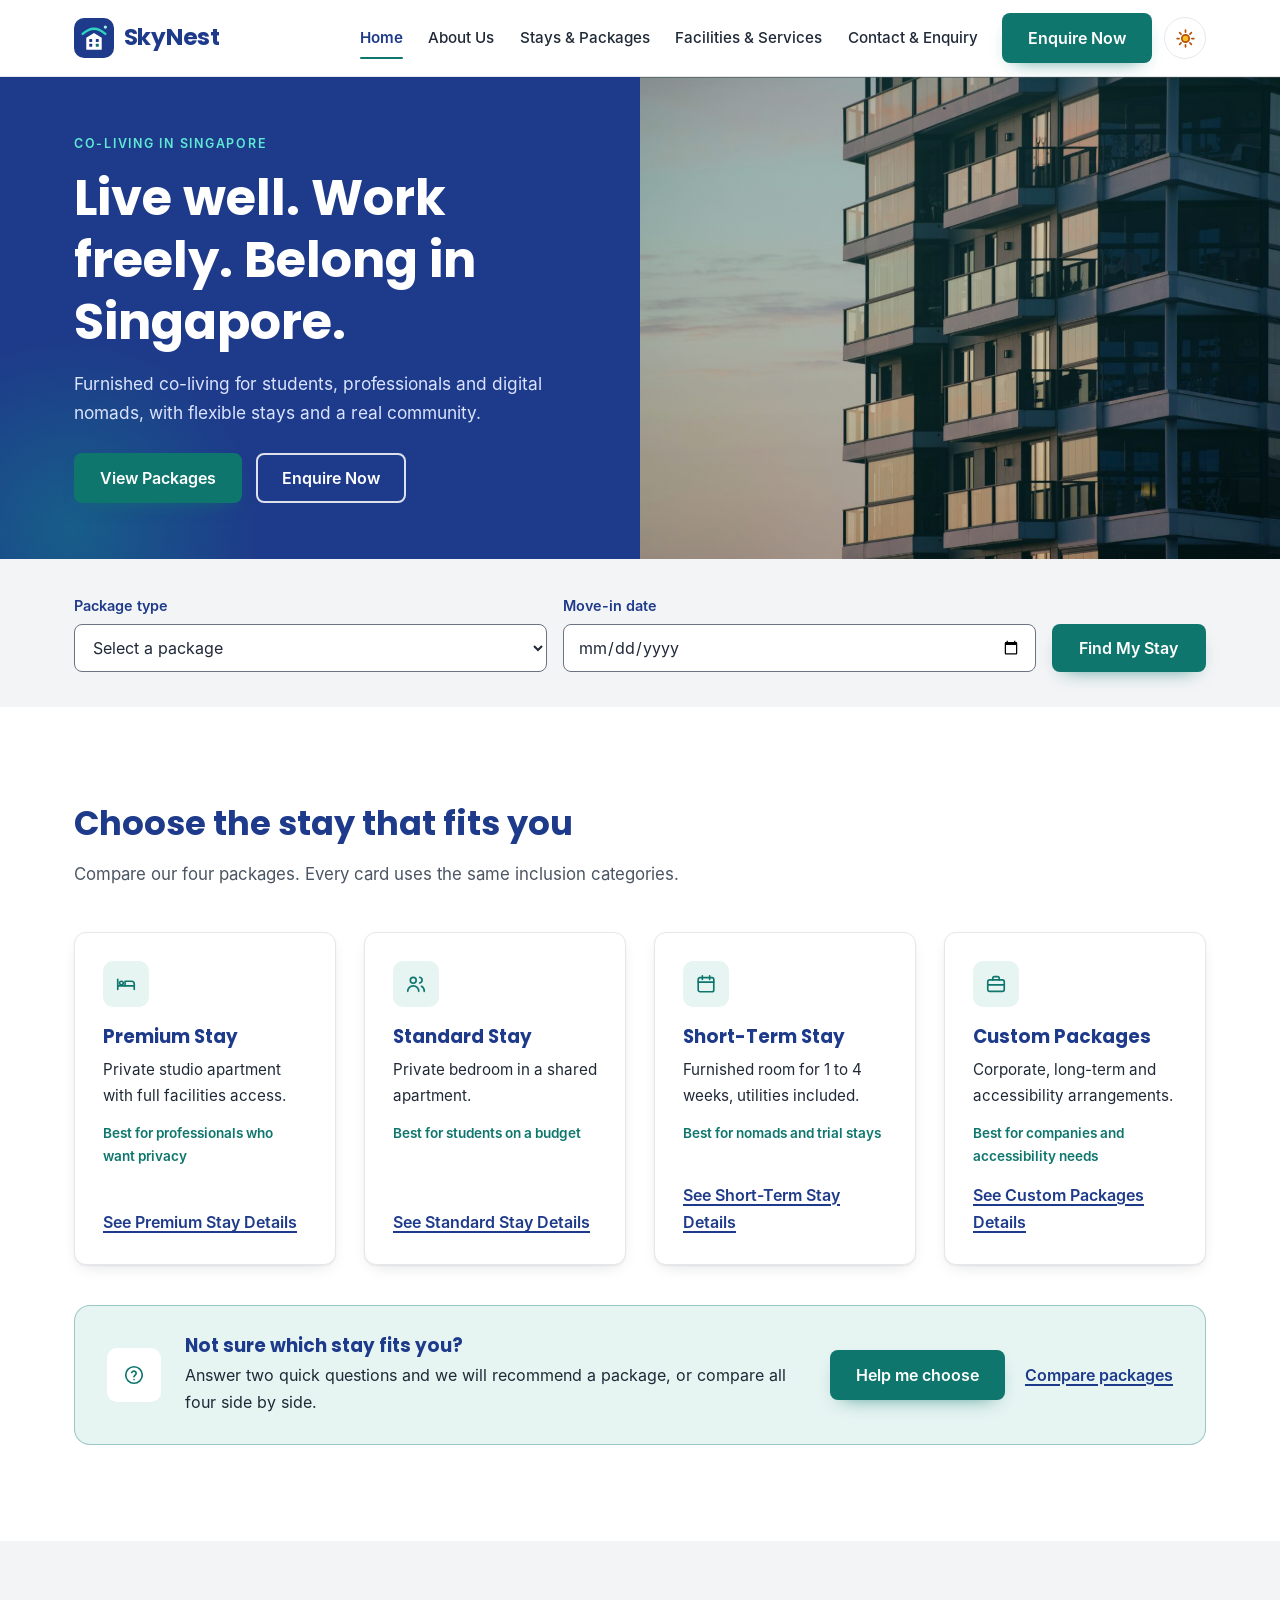
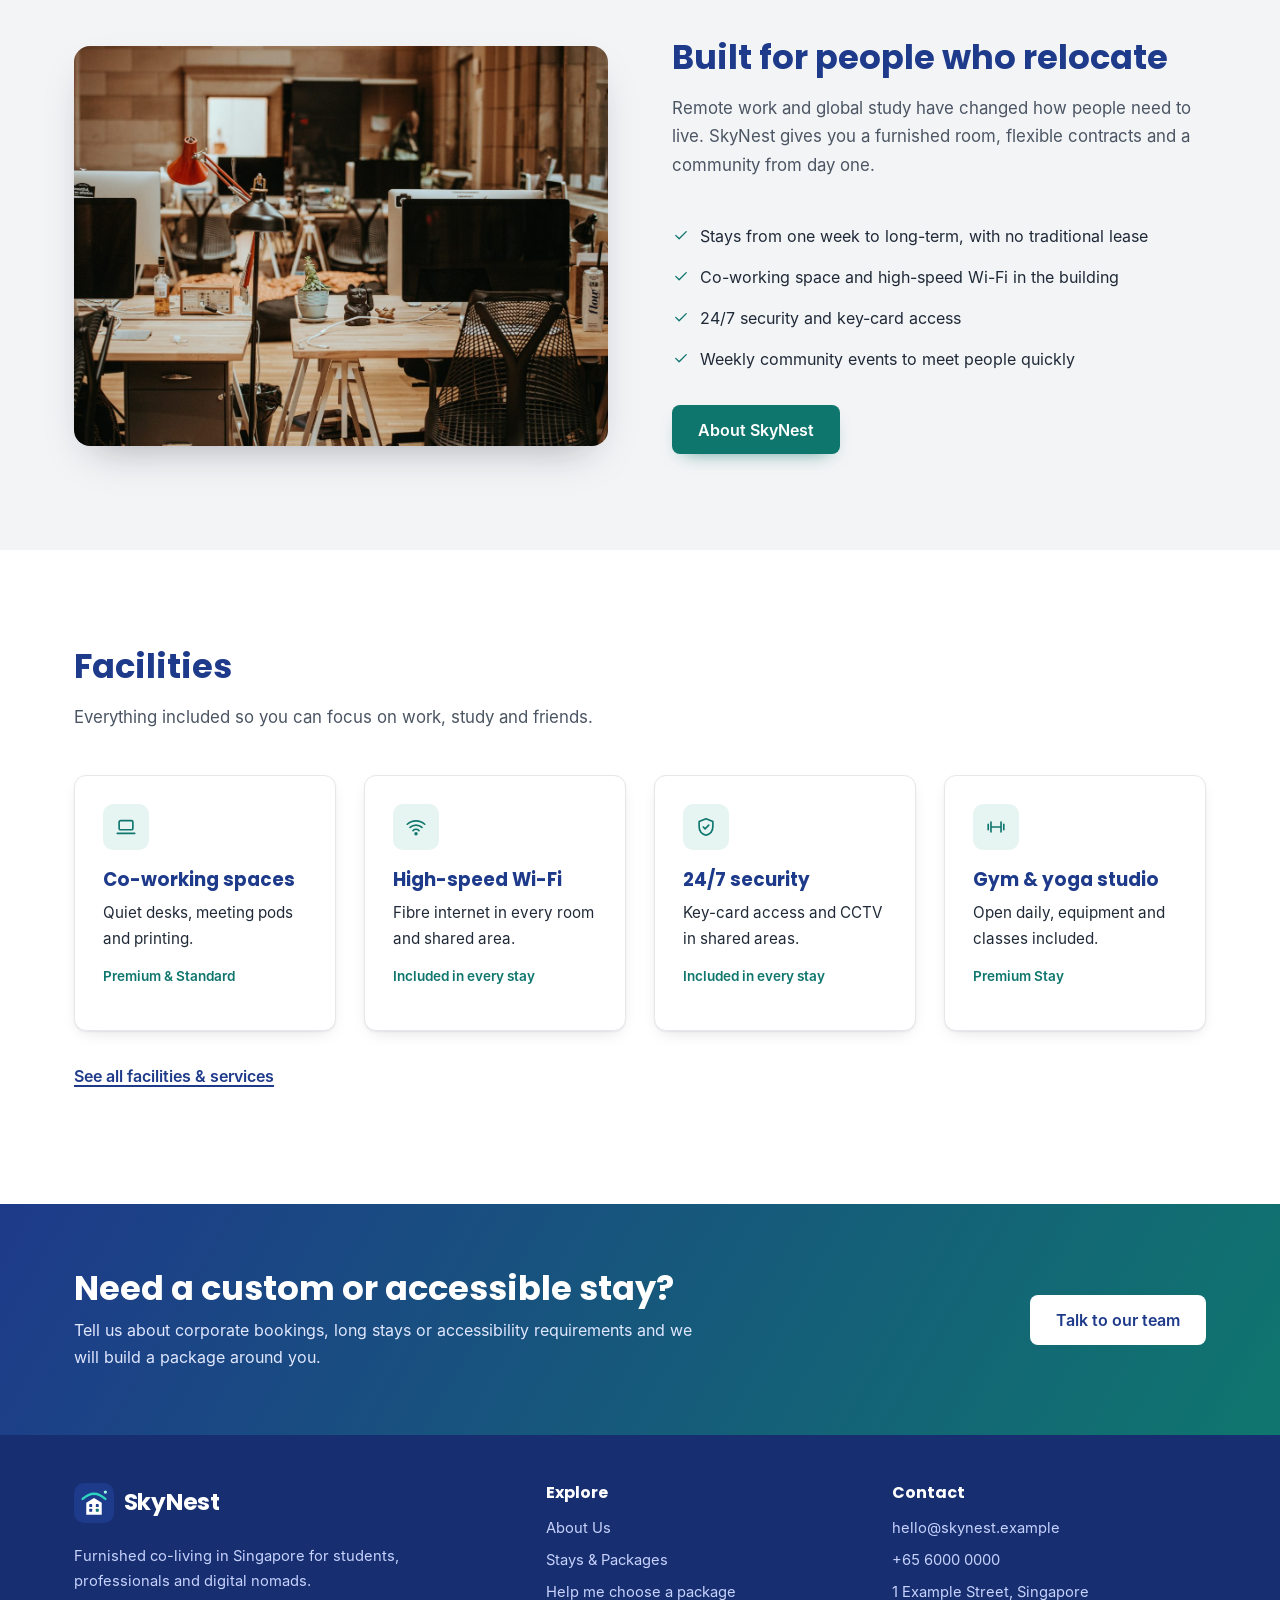
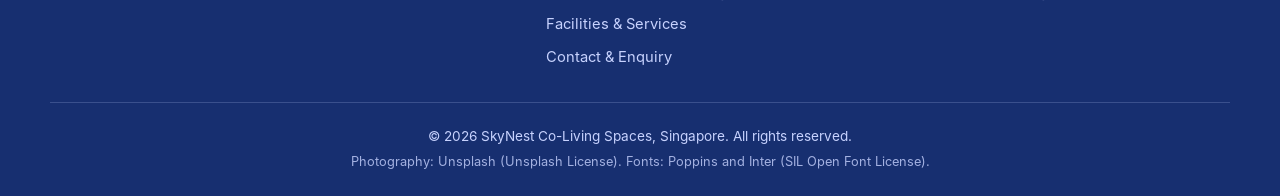
==== commit 17c268e2: "Act on reviewer feedback: more spacing, package guidance and in-page links Adds a Help me choose str" ====
--- a/index.html
+++ b/index.html
@@ -95,6 +95,7 @@
               <option value="standard">Standard Stay</option>
               <option value="short-term">Short-Term Stay</option>
               <option value="custom">Custom Packages</option>
+              <option value="help">Not sure yet: help me choose</option>
           </select>
         </div>
         <div class="field">
@@ -140,6 +141,17 @@
           <p class="best-for">Best for companies and accessibility needs</p>
           <a class="text-link" href="packages.html#custom">See Custom Packages Details</a>
         </article>
+      </div>
+      <div class="guide-strip" data-reveal="up">
+        <span class="icon-tile"><svg class="ico" viewBox="0 0 24 24" aria-hidden="true" focusable="false"><circle cx="12" cy="12" r="9"/><path d="M9.6 9.3a2.5 2.5 0 0 1 4.8.9c0 1.7-2.4 2.2-2.4 3.8"/><path d="M12 17v.01"/></svg></span>
+        <div class="guide-text">
+          <h3>Not sure which stay fits you?</h3>
+          <p>Answer two quick questions and we will recommend a package, or compare all four side by side.</p>
+        </div>
+        <div class="guide-actions">
+          <a class="btn btn-primary" href="packages.html#find-my-stay">Help me choose</a>
+          <a class="text-link" href="packages.html#compare">Compare packages</a>
+        </div>
       </div>
     </div>
   </section>
@@ -232,6 +244,7 @@
       <ul class="footer-links">
         <li><a href="about.html">About Us</a></li>
         <li><a href="packages.html">Stays &amp; Packages</a></li>
+        <li><a href="packages.html#find-my-stay">Help me choose a package</a></li>
         <li><a href="facilities.html">Facilities &amp; Services</a></li>
         <li><a href="contact.html">Contact &amp; Enquiry</a></li>
       </ul>
--- a/css/styles.css
+++ b/css/styles.css
@@ -92,13 +92,13 @@
 /* ---------- 3. Base ---------- */
 * { box-sizing: border-box; }
 html { scroll-behavior: smooth; }
-body { margin: 0; font-family: var(--font-body); color: var(--text); background: var(--bg); line-height: 1.6; -webkit-font-smoothing: antialiased; }
+body { margin: 0; font-family: var(--font-body); color: var(--text); background: var(--bg); line-height: 1.7; -webkit-font-smoothing: antialiased; }
 img { max-width: 100%; display: block; }
-h1, h2, h3 { font-family: var(--font-head); color: var(--heading); line-height: 1.2; margin: 0 0 0.8rem; }
+h1, h2, h3 { font-family: var(--font-head); color: var(--heading); line-height: 1.25; margin: 0 0 1rem; }
 h1 { font-size: clamp(2.1rem, 4.2vw, 3.1rem); font-weight: 700; }
 h2 { font-size: clamp(1.6rem, 2.8vw, 2.1rem); font-weight: 700; }
 h3 { font-size: 1.15rem; font-weight: 600; }
-p { margin: 0 0 1rem; }
+p { margin: 0 0 1.15rem; }
 a { color: var(--link); }
 ul { margin: 0; padding-left: 1.2rem; }
 .wrapper { max-width: var(--max-width); margin: 0 auto; padding: 0 1.5rem; }
@@ -196,26 +196,26 @@
 .text-link:hover { color: var(--accent); text-underline-offset: 5px; }
 
 /* ---------- 6. Shared components ---------- */
-.section { padding: 4.5rem 0; }
-.section-tight { padding-top: 2.5rem; }
+.section { padding: 6rem 0; }
+.section-tight { padding-top: 3.5rem; }
 .section-alt { background: var(--bg-alt); }
-.section-title { margin-bottom: 0.6rem; }
-.section-lead { color: var(--muted); max-width: 640px; margin-bottom: 2rem; }
+.section-title { margin-bottom: 0.9rem; }
+.section-lead { color: var(--muted); max-width: 680px; margin-bottom: 2.75rem; font-size: 1.05rem; }
 
 .card {
-  background: var(--card); border: 1px solid var(--border); border-radius: var(--radius-md); padding: 1.4rem; box-shadow: var(--shadow);
+  background: var(--card); border: 1px solid var(--border); border-radius: var(--radius-md); padding: 1.75rem; box-shadow: var(--shadow);
   transition: transform 0.3s var(--ease), box-shadow 0.3s ease, border-color 0.3s ease;
 }
 .card:hover { transform: translateY(-5px); box-shadow: var(--shadow-lg); border-color: rgba(15, 118, 110, 0.35); }
-.card h3 { margin: 0.9rem 0 0.4rem; }
-.card p { font-size: 0.93rem; color: var(--text); margin-bottom: 0.6rem; }
+.card h3 { margin: 1.1rem 0 0.55rem; }
+.card p { font-size: 0.95rem; line-height: 1.7; color: var(--text); margin-bottom: 0.85rem; }
 .card .field-hint { color: var(--muted); font-size: 0.82rem; margin: 0.3rem 0 0; }
 .card .field-error { color: var(--error); font-size: 0.85rem; margin: 0.35rem 0 0; }
 .card .form-success { color: var(--heading); }
 .card-row { display: flex; gap: 1rem; align-items: flex-start; }
 .card-row h3 { margin-top: 0; }
 
-.card-grid { display: grid; gap: 1.25rem; }
+.card-grid { display: grid; gap: 1.75rem; }
 .card-grid-4 { grid-template-columns: repeat(4, 1fr); }
 .card-grid-2 { grid-template-columns: repeat(2, 1fr); }
 
@@ -226,9 +226,9 @@
 .best-for, .included, .card .best-for, .card .included { color: var(--accent); font-weight: 600; font-size: 0.85rem !important; }
 .package-card { display: flex; flex-direction: column; }
 .package-card .text-link { margin-top: auto; }
-.more-link { margin-top: 1.5rem; }
-
-.page-banner { background: var(--banner); color: #fff; padding: 2.4rem 0 2.8rem; position: relative; overflow: hidden; }
+.more-link { margin-top: 2rem; }
+
+.page-banner { background: var(--banner); color: #fff; padding: 2.8rem 0 3.2rem; position: relative; overflow: hidden; }
 .page-banner::after {
   content: ""; position: absolute; right: -120px; top: -160px; width: 420px; height: 420px; border-radius: 50%;
   background: radial-gradient(circle, rgba(13, 148, 136, 0.45), transparent 65%); animation: floatBlob 14s ease-in-out infinite;
@@ -238,15 +238,15 @@
 .breadcrumb { font-size: 0.85rem; color: #dbe4ff; margin-bottom: 0.8rem; }
 .breadcrumb a { color: #fff; }
 
-.split { display: grid; grid-template-columns: 1fr 1fr; gap: 3rem; align-items: center; }
+.split { display: grid; grid-template-columns: 1fr 1fr; gap: 4rem; align-items: center; }
 .split-media { border-radius: var(--radius-lg); overflow: hidden; box-shadow: var(--shadow-lg); }
 .split-media img { width: 100%; aspect-ratio: 4 / 3; object-fit: cover; transition: transform 0.8s var(--ease); }
 .split-media:hover img { transform: scale(1.04); }
-.check-list { list-style: none; padding: 0; margin: 0 0 1.6rem; display: grid; gap: 0.6rem; }
+.check-list { list-style: none; padding: 0; margin: 0 0 2rem; display: grid; gap: 0.85rem; }
 .check-list li { display: flex; gap: 0.6rem; align-items: flex-start; }
 .check-list .ico { color: var(--accent); margin-top: 3px; }
 
-.cta-band { background: linear-gradient(120deg, var(--navy) 0%, var(--teal) 100%); color: #fff; padding: 3.2rem 0; }
+.cta-band { background: linear-gradient(120deg, var(--navy) 0%, var(--teal) 100%); color: #fff; padding: 4rem 0; }
 [data-theme="dark"] .cta-band { background: linear-gradient(120deg, #132660 0%, #0b5d57 100%); }
 .cta-inner { display: flex; align-items: center; justify-content: space-between; gap: 2rem; }
 .cta-band h2 { color: #fff; margin-bottom: 0.4rem; }
@@ -274,7 +274,7 @@
 .hero-photo::after { content: ""; position: absolute; inset: 0; background: linear-gradient(135deg, rgba(15, 118, 110, 0.35), rgba(13, 148, 136, 0.1)); pointer-events: none; }
 
 /* Find My Stay bar (Figma: package type + move-in date + button) */
-.find-stay-section { background: var(--bg-alt); padding: 1.6rem 0; }
+.find-stay-section { background: var(--bg-alt); padding: 2.2rem 0; }
 .find-stay { display: grid; grid-template-columns: 1fr 1fr auto; gap: 1rem; align-items: end; }
 .find-stay .field label { display: block; font-weight: 600; font-size: 0.9rem; color: var(--heading); margin-bottom: 0.35rem; }
 .find-stay .btn { height: 48px; padding: 0 1.6rem; }
@@ -293,27 +293,54 @@
 .tab-btn:hover, .tab-btn.is-active { color: var(--heading); }
 .tab-indicator { position: absolute; left: 0; height: 3px; width: 0; border-radius: 3px; background: var(--accent); transition: transform 0.35s var(--ease), width 0.35s var(--ease); }
 .tab-panel { padding-top: 1.5rem; animation: fadeUp 0.4s var(--ease); }
-.facility-list { list-style: none; padding: 0; display: grid; grid-template-columns: repeat(2, 1fr); gap: 1rem; }
-.facility-list li { background: var(--card); border: 1px solid var(--border); border-left: 4px solid var(--accent); border-radius: var(--radius-md); padding: 1rem 1.3rem; transition: transform 0.25s var(--ease), box-shadow 0.25s ease; }
+.facility-list { list-style: none; padding: 0; display: grid; grid-template-columns: repeat(2, 1fr); gap: 1.25rem; }
+.facility-list li { background: var(--card); border: 1px solid var(--border); border-left: 4px solid var(--accent); border-radius: var(--radius-md); padding: 1.2rem 1.5rem; transition: transform 0.25s var(--ease), box-shadow 0.25s ease; }
 .facility-list li:hover { transform: translateX(4px); box-shadow: var(--shadow); }
 .facility-list strong { color: var(--heading); }
+
+/* Guidance strip on Home (reviewer feedback: more guidance when choosing a package) */
+.guide-strip { display: flex; align-items: center; gap: 1.5rem; margin-top: 2.5rem; padding: 1.75rem 2rem; border-radius: var(--radius-lg); background: var(--success-bg); border: 1.5px solid rgba(15, 118, 110, 0.35); }
+.guide-strip .icon-tile { background: var(--card); width: 54px; height: 54px; }
+.guide-text { flex: 1; }
+.guide-text h3 { margin: 0 0 0.3rem; }
+.guide-text p { margin: 0; color: var(--text); }
+.guide-actions { display: flex; align-items: center; gap: 1.25rem; flex-wrap: wrap; }
+
+/* "On this page" links (reviewer feedback: some sections could be easier to find) */
+.jump-nav { position: sticky; top: 64px; z-index: 50; background: var(--header-bg); backdrop-filter: blur(8px); -webkit-backdrop-filter: blur(8px); border-bottom: 1px solid var(--border); }
+.jump-inner { display: flex; align-items: center; gap: 0.5rem; flex-wrap: wrap; padding-top: 0.7rem; padding-bottom: 0.7rem; }
+.jump-label { font-size: 0.85rem; font-weight: 600; color: var(--muted); margin-right: 0.3rem; }
+.jump-nav a { display: inline-flex; align-items: center; gap: 0.35rem; padding: 0.35rem 0.85rem; border-radius: 999px; border: 1px solid var(--border); background: var(--card); color: var(--heading); font-size: 0.88rem; font-weight: 600; text-decoration: none; transition: border-color 0.2s ease, background-color 0.2s ease, transform 0.2s var(--ease); }
+.jump-nav a:hover { border-color: var(--accent); transform: translateY(-1px); }
+.jump-nav .jump-help { background: var(--accent); border-color: var(--accent); color: #fff; }
+[data-theme="dark"] .jump-nav .jump-help { color: #04201d; }
+
+.table-wrap { overflow-x: auto; border: 1px solid var(--border); border-radius: var(--radius-md); box-shadow: var(--shadow); background: var(--card); }
+.compare-table { width: 100%; border-collapse: collapse; font-size: 0.95rem; min-width: 760px; }
+.compare-table th, .compare-table td { padding: 1rem 1.1rem; text-align: left; border-bottom: 1px solid var(--border); vertical-align: top; }
+.compare-table thead th { background: var(--bg-alt); color: var(--heading); font-weight: 700; font-size: 0.88rem; }
+.compare-table tbody th a { color: var(--heading); font-weight: 700; }
+.compare-table tbody tr:last-child th, .compare-table tbody tr:last-child td { border-bottom: none; }
+.compare-table tbody tr { transition: background-color 0.2s ease; }
+.compare-table tbody tr:hover { background: var(--success-bg); }
+#compare, #categories, #find-my-stay { scroll-margin-top: 130px; }
 
 /* Packages page */
 .stay-selection { margin-top: 2rem; display: flex; flex-wrap: wrap; align-items: center; justify-content: space-between; gap: 1rem; background: var(--success-bg); border: 1px solid var(--accent); border-radius: var(--radius-md); padding: 1rem 1.3rem; animation: popIn 0.45s var(--ease); }
 .stay-selection p { margin: 0; font-weight: 600; color: var(--heading); }
 .stay-selection[hidden] { display: none; }
-.package-list { display: grid; gap: 2rem; }
-.package-detail { display: grid; grid-template-columns: 0.9fr 1.1fr; background: var(--card); border: 1px solid var(--border); border-radius: var(--radius-lg); overflow: hidden; box-shadow: var(--shadow); scroll-margin-top: 90px; transition: box-shadow 0.3s ease, border-color 0.3s ease; }
+.package-list { display: grid; gap: 2.75rem; }
+.package-detail { display: grid; grid-template-columns: 0.9fr 1.1fr; background: var(--card); border: 1px solid var(--border); border-radius: var(--radius-lg); overflow: hidden; box-shadow: var(--shadow); scroll-margin-top: 140px; transition: box-shadow 0.3s ease, border-color 0.3s ease; }
 .package-detail-flip .package-detail-media { order: 2; }
 .package-detail-media { position: relative; min-height: 300px; }
 .package-detail-media img { position: absolute; inset: 0; width: 100%; height: 100%; object-fit: cover; transition: transform 0.8s var(--ease); }
 .package-detail:hover .package-detail-media img { transform: scale(1.04); }
 .package-detail-media { overflow: hidden; }
-.package-detail-body { padding: 2rem; }
+.package-detail-body { padding: 2.5rem; }
 .package-detail-body h2 { margin: 0.9rem 0 0.2rem; font-size: 1.6rem; }
 .package-detail.is-highlighted { border: 2px solid var(--accent); box-shadow: 0 0 0 6px rgba(15, 118, 110, 0.15), var(--shadow-lg); }
 .inclusions { margin: 1rem 0 1.5rem; display: grid; gap: 0; border-top: 1px solid var(--border); }
-.incl-row { display: grid; grid-template-columns: 130px 1fr; gap: 1rem; padding: 0.6rem 0; border-bottom: 1px solid var(--border); }
+.incl-row { display: grid; grid-template-columns: 140px 1fr; gap: 1rem; padding: 0.75rem 0; border-bottom: 1px solid var(--border); }
 .incl-row dt { font-weight: 600; color: var(--heading); }
 .incl-row dd { margin: 0; }
 
@@ -346,7 +373,7 @@
 .contact-note p { font-size: 0.92rem; margin: 0; }
 
 /* ---------- 8. Forms ---------- */
-.form-row { margin-bottom: 1.1rem; }
+.form-row { margin-bottom: 1.4rem; }
 .form-row label { display: block; font-weight: 600; font-size: 0.92rem; color: var(--heading); margin-bottom: 0.35rem; }
 input[type="text"], input[type="email"], input[type="date"], select, textarea {
   width: 100%; height: 48px; padding: 0 0.85rem; border: 1.5px solid var(--input-border); border-radius: var(--radius-sm);
@@ -444,9 +471,12 @@
   .facility-list { grid-template-columns: 1fr; }
   .footer-grid { grid-template-columns: 1fr 1fr; }
   .cta-inner { flex-direction: column; align-items: flex-start; }
+  .guide-strip { flex-direction: column; align-items: flex-start; }
+  .jump-nav { top: 64px; }
 }
 @media (max-width: 600px) {
-  .section { padding: 3.2rem 0; }
+  .section { padding: 4rem 0; }
+  .jump-label { width: 100%; }
   .card-grid-4, .card-grid-2 { grid-template-columns: 1fr; }
   .find-stay { grid-template-columns: 1fr; }
   .find-stay .btn { width: 100%; }
